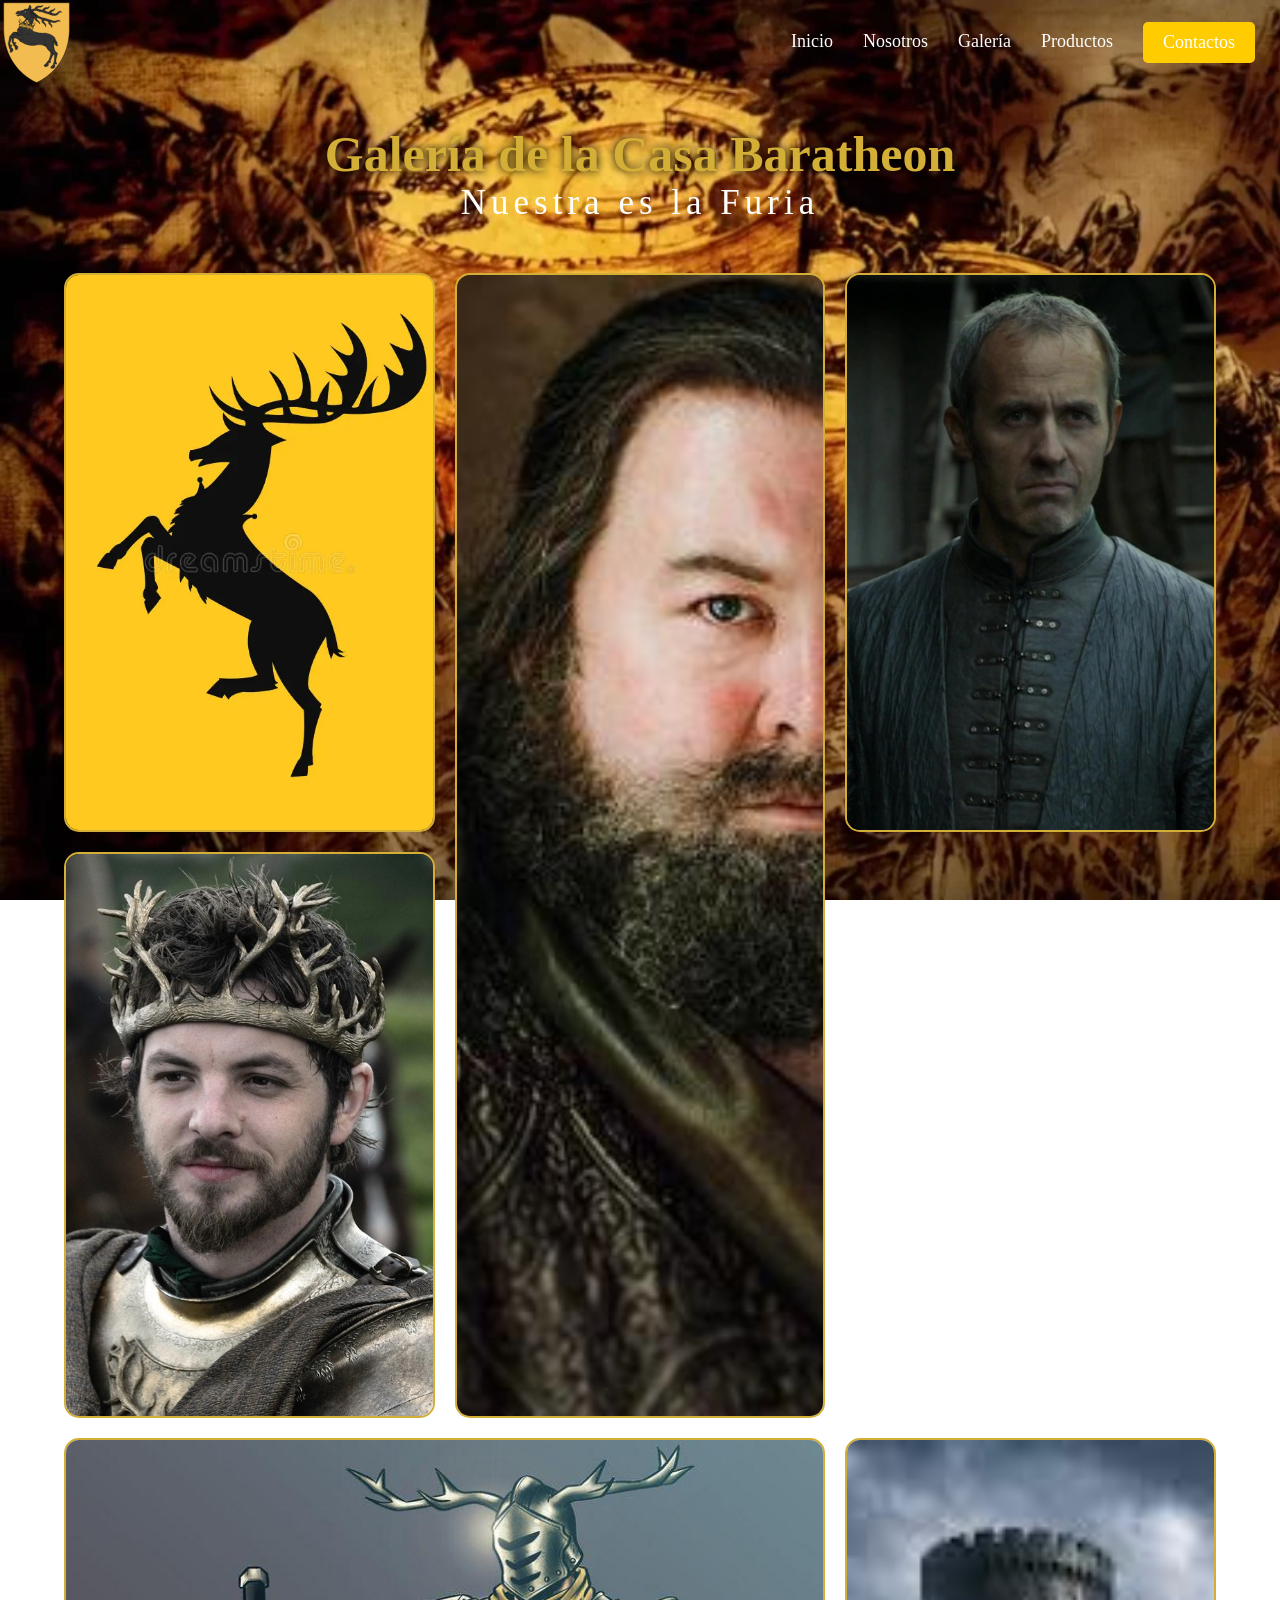
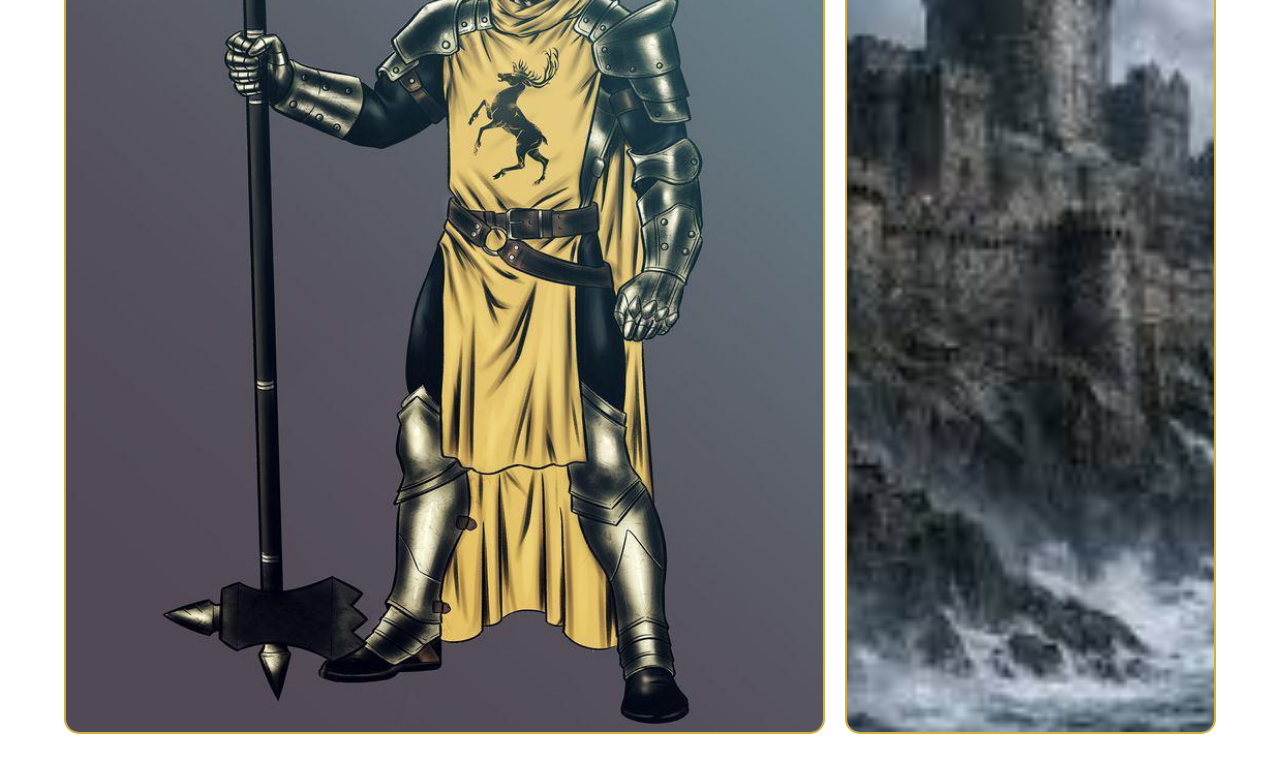
==== Pages/galeria.html @ bf185200 "first commit" ====
<!DOCTYPE html>
<html lang="es">
<head>
    <meta charset="UTF-8">
    <meta name="viewport" content="width=device-width, initial-scale=1.0">
    <title>Galería Baratheon</title>
    <link rel="stylesheet" href="../css/style.css">
</head>
<body>

    <header class="encabezado">
        <img src="../src/Logo.svg" alt="Logo Baratheon">

        <nav class="menu">
            <a href="../index.html" class="ayestaras">Inicio</a>
            <a href="nosotros.html" class="ayestaras">Nosotros</a>
            <a href="galeria.html" class="ayestaras">Galería</a>
            <a href="productos.html" class="ayestaras">Productos</a>
            <a href="contactos.html" class="btncontactos">Contactos</a>
        </nav>
    </header>

    <main>

        <section class="titulo-galeria">
            <h1>Galería de la Casa Baratheon</h1>
            <p>Nuestra es la Furia</p>
        </section>

        <section class="galeria-grid">

            <div class="item-grid">
                <img src="../src/a.webp" alt="Baratheon 1">
            </div>

            <div class="item-grid grande">
                <img src="../src/b.jpg" alt="Baratheon 2">
            </div>

            <div class="item-grid">
                <img src="../src/c.webp" alt="Baratheon 3">
            </div>

            <div class="item-grid">
                <img src="../src/d.webp" alt="Baratheon 4">
            </div>

            <div class="item-grid ancho">
                <img src="../src/e.jpg" alt="Baratheon 5">
            </div>

            <div class="item-grid">
                <img src="../src/f.jpg" alt="Baratheon 6">
            </div>

        </section>

    </main>

</body>
</html>
---- css/style.css ----
*{
margin: 0;
padding: 0;
box-sizing: border-box;
}

body { 
    background-image: url('../src/Fondo.webp');
    background-size: cover;
    background-attachment: fixed;
}

.encabezado{
    display: flex;
    height: 85px;
    display: flex;
    justify-content: space-between;
}

.encabezado img{
    transition: 0.4s ease-in-out;
}

.encabezado img:hover{
    filter: drop-shadow(0px 0px 10px #d4af37);
    transform: scale(0.9);
}

.menu{
    display: flex;
    align-items: center;
    margin-right: 10px;
}

.menu a {
    color: white;
    text-decoration: none;
    margin: 0 15px;
    font-size: 18px;
}

.menu a:hover {
    color: #ffcc00;
}

.btncontactos {
    background-color: #ffcc00;
    color: black;
    padding: 10px 20px;
        border: none;
        border-radius: 5px;
        cursor: pointer;
        transition: background-color 0.4s ease;
    border-radius: 5px;
}

.btncontactos:hover {
    background-color: #ff9900;
}

.carousel-inner img {
    height: 400px;
    object-fit: cover;
}

.ayestaras{
    padding-bottom: 3px;
}

.ayestaran:hover{
    border-bottom: 5px solid;
    border-image: linear-gradient(to right, #fff, #2c3948)1;
}

.carousel-inner img{
    height: 85vh;
}

.contenedor{
    overflow: hidden;
    max-width: 1100px;
    width: 90%;
    display: flex;
    align-items: center;
    justify-content: center;
    margin: 50px auto;
    flex-wrap: wrap;
    gap: 15px;
}

.favoritos{
    width: 200px;
    margin: 20px auto;
    padding: 15px;
    text-align: center;
    background: rgba(0,0,0,0.8);
    color: white;
    border: 2px solid #D4AF37;
    border-radius: 15px;
    font-size: 20px;
}

.tarjetas{
    background: rgba(20,20,20,0.9);
    border: 2px solid #D4AF37;
    display: flex;
    flex-direction: column;
    width: 320px;
    position: relative;
    min-height: 350px;
    border-radius: 10px;
    box-shadow: 2px 2px 20px #326dac;
    padding: 15px;
    transition: 0.3s ease-in-out;
    justify-content: space-between;
}

.tarjetas:hover{
    box-shadow: 0px 0px 20px #d4af37, 0 0 10px #ff9900;
}

.tarjetas h1{
    text-align: center;
    font-size: 30px;
    color: #2c3947;
}

.tarjetas h2{
    color: #D4AF37;
    font-size: 22px;
}

.tarjetas h3{
    display: inline-block;
    font-size: 20px;
    padding: 10px;
    background: #2c3947;
    color: white;
    border-radius: 5px;
    width: 150px;
    text-align: center;
}

.tarjetas p{
    font-size: 20px;
    line-height: 25px;
    color: black;

}

.tarjetas img{
    width: 100%;
    height: 200px;
    object-fit: cover;
    border-radius: 10px;
}

.tarjetas:hover{
    transform: scale(1.05);
}

.btnfav{
    margin-top: 15px;
    padding: 10px;
    border: none;
    border-radius: 10px;
    background: #D4AF37;
    cursor: pointer;
    transition: 0.3s ease;
}

.btnfav:hover{
    transform: scale(1.1);
    box-shadow: 0 0 10px #D4AF37;
}

.contenedor_form{
    background: rgba(0,0,0,0.7);
    color: white;
    margin: 50px auto;
    width: 400px;
    height: 100px;
    box-shadow: 2px 5px 5px black;
    padding: 20px;
    border-radius: 20px;
}

.contenedor_form input{
border-radius: 10px;
height: 35px;
}

.contenedor_form button{
    height: 40px;
    width: 85px;
    border-radius: 15px;
    background-color: #2c3947;
    color:whitesmoke;
    transition: 0.5s ease-in-out;
}

.contenedor_form button:hover{
    background: linear-gradient(to right, #f1f1f1, #2c3947);
    transform: scale(1.1);
    box-shadow: 1px 1px 3px black;
}

footer{
    background-color: #2c3947;
    color: white;
    display: flex;
    justify-content: space-around;
    align-items: center;
    padding: 20px 0;
}

.info {
    width: 40%;
    display: flex;
    flex-direction: column;
    padding: 20px;
}

.info img{
    width: 150px;
    height: 150px;
    object-fit: cover;
}

.info p{
    line-height: 25px;
    font-size: 16px;
    text-align: left;
}

.redes{
    width: 40%;
    display: flex;
    justify-content: space-between;
}

.redes img{
    width: 50px;
    height: 50px;
}

@media (max-width:760px){

    .encabezado{
        flex-direction: column;
        height: auto;
        align-items: center;
    }

    .menu{
        flex-wrap: wrap;
        justify-content: center;
    }

    .carousel-inner img{
        height: 40vh;
    }

    .contenedor_form{
        width: 90%;
    }

    footer{
        flex-direction: column;
        text-align: center;
    }

    .info,
    .redes{
        width: 100%;
        justify-content: center;
    }
    .galeria-grid{
        grid-template-columns: 1fr;
    }
    .grande,
    .ancho{
        grid-column: span 1;
        grid-row: span 1;
    }
 .historia{
        flex-direction: column;
    }

    .texto-historia,
    .imagen-historia{
        width: 100%;
    }
    .texto-historia h1{
        font-size: 40px;
    }
      .contacto-container{

        flex-direction: column;
    }
    .formulario-contacto,
    .mapa{
        width: 100%;
    }

    .mapa{
        height: 400px;
    }
}

.titulo-galeria{
    text-align: center;
    color: white;
    margin-top: 40px;
}

.titulo-galeria h1{
    font-family: 'Times New Roman', Times, serif;
    font-size: 50px;
    color: #D4AF37;
    text-shadow: 0 0 10px black;
}

.titulo-galeria p{
    font-family: 'Times New Roman', Times, serif;
    font-size: 35px;
    letter-spacing: 5px;
}

.galeria-grid{
    width: 90%;
    max-width: 1400px;
    margin: 50px auto;
    display: grid;
    grid-template-columns: repeat(3, 1fr);
    gap: 20px;
}

.item-grid{
    overflow: hidden;
    border-radius: 15px;
    border: 2px solid #D4AF37;
    position: relative;
    transition: 0.4s ease-in-out;
}

.item-grid img{
    width: 100%;
    height: 100%;
    object-fit: cover;
    transition: 0.5s ease;
}

.item-grid:hover img{
    transform: scale(1.1);
    filter:
    brightness(1.2)
    drop-shadow(0 0 10px #D4AF37);
}

.item-grid:hover{
    box-shadow: 0 0 20px #D4AF37;
}

.grande{
    grid-row: span 2;
}

.ancho{
    grid-column: span 2;
}

.bajo-stock{
    color: red;
    font-weight: bold;
}

.nosotros-contenedor{
    width: 90%;
    max-width: 1400px;
    margin: 80px auto;
}

.historia{
    display: flex;
    justify-content: space-between;
    align-items: center;
    gap: 50px;
    background: rgba(0,0,0,0.8);
    border: 2px solid #D4AF37;
    border-radius: 20px;
    padding: 40px;
    box-shadow: 0 0 20px black;
}

.texto-historia{
    width: 50%;
    color: white;
}

.texto-historia h1{
    font-size: 60px;
    color: #D4AF37;
    margin-bottom: 20px;
}

.texto-historia h2{
    font-size: 30px;
    margin-bottom: 30px;
    color: #ffcc00;
}

.texto-historia p{
    line-height: 32px;
    font-size: 18px;
    margin-bottom: 20px;
}

.imagen-historia{
    width: 50%;
}

.imagen-historia img{
    width: 100%;
    border-radius: 20px;
    border: 3px solid #D4AF37;
    transition: 0.5s ease;
}

.imagen-historia img:hover{
    transform: scale(1.03);
    box-shadow: 0 0 20px #D4AF37;
}

.contacto-main{
    width: 90%;
    max-width: 1400px;
    margin: 80px auto;
}

.contacto-container{
    display: flex;
    gap: 40px;
    background: rgba(0,0,0,0.8);
    border: 2px solid #D4AF37;
    border-radius: 20px;
    overflow: hidden;
    box-shadow: 0 0 20px black;
}

.formulario-contacto{
    width: 50%;
    padding: 40px;
    color: white;
}

.formulario-contacto h1{
    color: #D4AF37;
    font-size: 50px;
    margin-bottom: 20px;
}

.formulario-contacto p{
    margin-bottom: 30px;
    font-size: 18px;
}

.formulario-contacto form{
    display: flex;
    flex-direction: column;
    gap: 20px;
}

.formulario-contacto input,
.formulario-contacto textarea{
    padding: 15px;
    border: none;
    border-radius: 10px;
    background: #1F1F1F;
    color: white;
    outline: none;
    border: 1px solid #D4AF37;
}

.formulario-contacto textarea{
    resize: none;
    height: 150px;
}

.formulario-contacto button{
    padding: 15px;
    border: none;
    border-radius: 10px;
    background: #D4AF37;
    color: black;
    font-weight: bold;
    cursor: pointer;
    transition: 0.4s ease;
}

.formulario-contacto button:hover{
    background: #ffcc00;
    transform: scale(1.03);
    box-shadow: 0 0 15px #D4AF37;
}

.mapa{
    width: 50%;
    min-height: 600px;
}
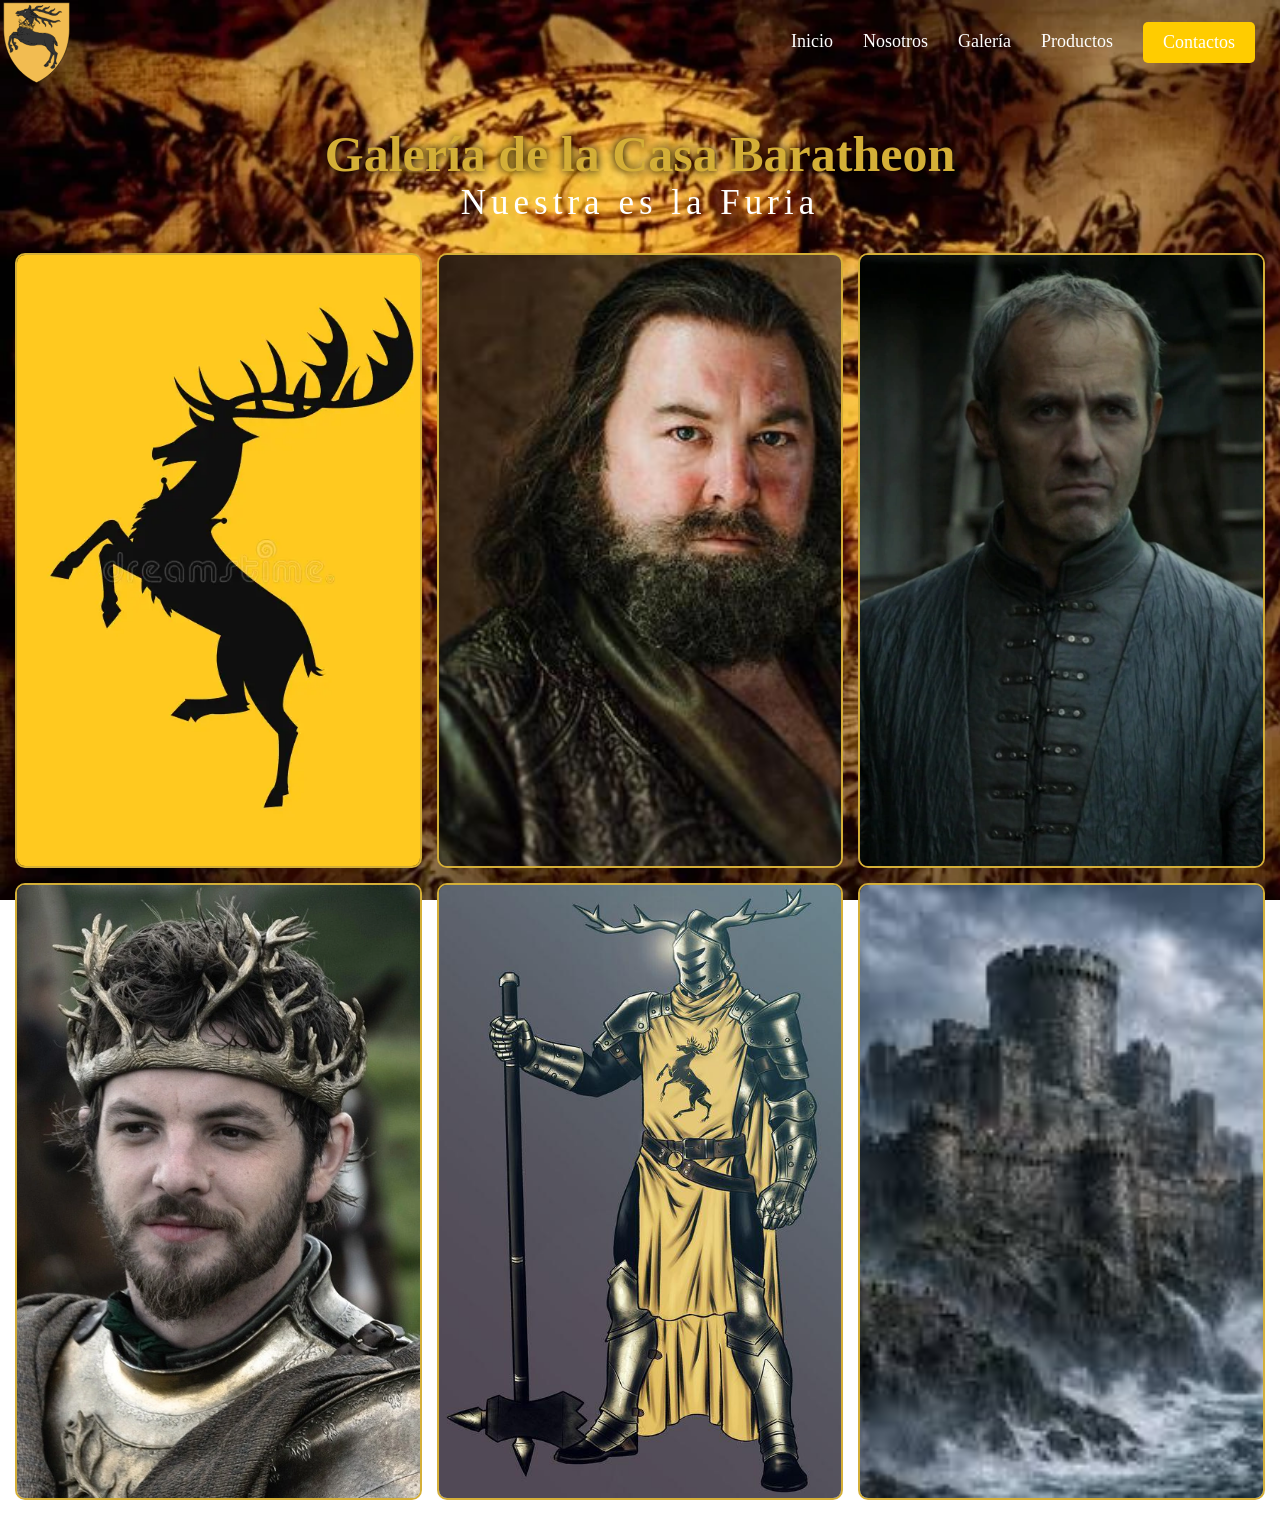
==== commit 762f3964: "ACTIVIDAD" ====
--- a/Pages/galeria.html
+++ b/Pages/galeria.html
@@ -29,28 +29,28 @@
 
         <section class="galeria-grid">
 
-            <div class="item-grid">
-                <img src="../src/a.webp" alt="Baratheon 1">
+            <div class="item-grid1">
+                <img src="../src/a.webp" alt="">
             </div>
 
-            <div class="item-grid grande">
-                <img src="../src/b.jpg" alt="Baratheon 2">
+            <div class="item-grid2">
+                <img src="../src/b.jpg" alt="">
             </div>
 
-            <div class="item-grid">
-                <img src="../src/c.webp" alt="Baratheon 3">
+            <div class="item-grid3">
+                <img src="../src/c.webp" alt="">
             </div>
 
-            <div class="item-grid">
-                <img src="../src/d.webp" alt="Baratheon 4">
+            <div class="item-grid4">
+                <img src="../src/d.webp" alt="">
             </div>
 
-            <div class="item-grid ancho">
-                <img src="../src/e.jpg" alt="Baratheon 5">
+            <div class="item-grid5">
+                <img src="../src/e.jpg" alt="">
             </div>
 
-            <div class="item-grid">
-                <img src="../src/f.jpg" alt="Baratheon 6">
+            <div class="item-grid6">
+                <img src="../src/f.jpg" alt="">
             </div>
 
         </section>
--- a/css/style.css
+++ b/css/style.css
@@ -243,7 +243,7 @@
     width: 50px;
     height: 50px;
 }
-
+    
 @media (max-width:760px){
 
     .encabezado{
@@ -271,7 +271,7 @@
     }
 
     .info,
-    .redes{
+    .redes  {
         width: 100%;
         justify-content: center;
     }
@@ -283,7 +283,7 @@
         grid-column: span 1;
         grid-row: span 1;
     }
- .historia{
+    .historia{
         flex-direction: column;
     }
 
@@ -327,47 +327,54 @@
     letter-spacing: 5px;
 }
 
+.item-grid1{
+    grid-area: img1;
+}
+
+.item-grid2{
+    grid-area: img2;
+}
+
+.item-grid3{
+    grid-area: img3;
+}
+
+.item-grid4{
+    grid-area: img4;
+}
+
+.item-grid5{
+    grid-area: img5;
+}
+
+.item-grid6{
+    grid-area: img6;
+}
+
 .galeria-grid{
-    width: 90%;
-    max-width: 1400px;
-    margin: 50px auto;
+    width: 100%;
+    max-width: 1450px;
+    margin: 30px auto;
     display: grid;
+    grid-template-areas:
+    "img1 img2 img3"
+    "img1 img2 img3"
+    "img4 img5 img6"
+    "img4 img5 img6";
     grid-template-columns: repeat(3, 1fr);
-    gap: 20px;
-}
-
-.item-grid{
-    overflow: hidden;
-    border-radius: 15px;
-    border: 2px solid #D4AF37;
-    position: relative;
-    transition: 0.4s ease-in-out;
-}
-
-.item-grid img{
+    grid-template-rows: repeat(2, 300px);
+    gap: 15px;
+    padding: 0 15px;
+}
+
+.galeria-grid img{
     width: 100%;
     height: 100%;
     object-fit: cover;
+    border-radius: 10px;
+    display: block;
+    border: 2px solid #D4AF37;
     transition: 0.5s ease;
-}
-
-.item-grid:hover img{
-    transform: scale(1.1);
-    filter:
-    brightness(1.2)
-    drop-shadow(0 0 10px #D4AF37);
-}
-
-.item-grid:hover{
-    box-shadow: 0 0 20px #D4AF37;
-}
-
-.grande{
-    grid-row: span 2;
-}
-
-.ancho{
-    grid-column: span 2;
 }
 
 .bajo-stock{
